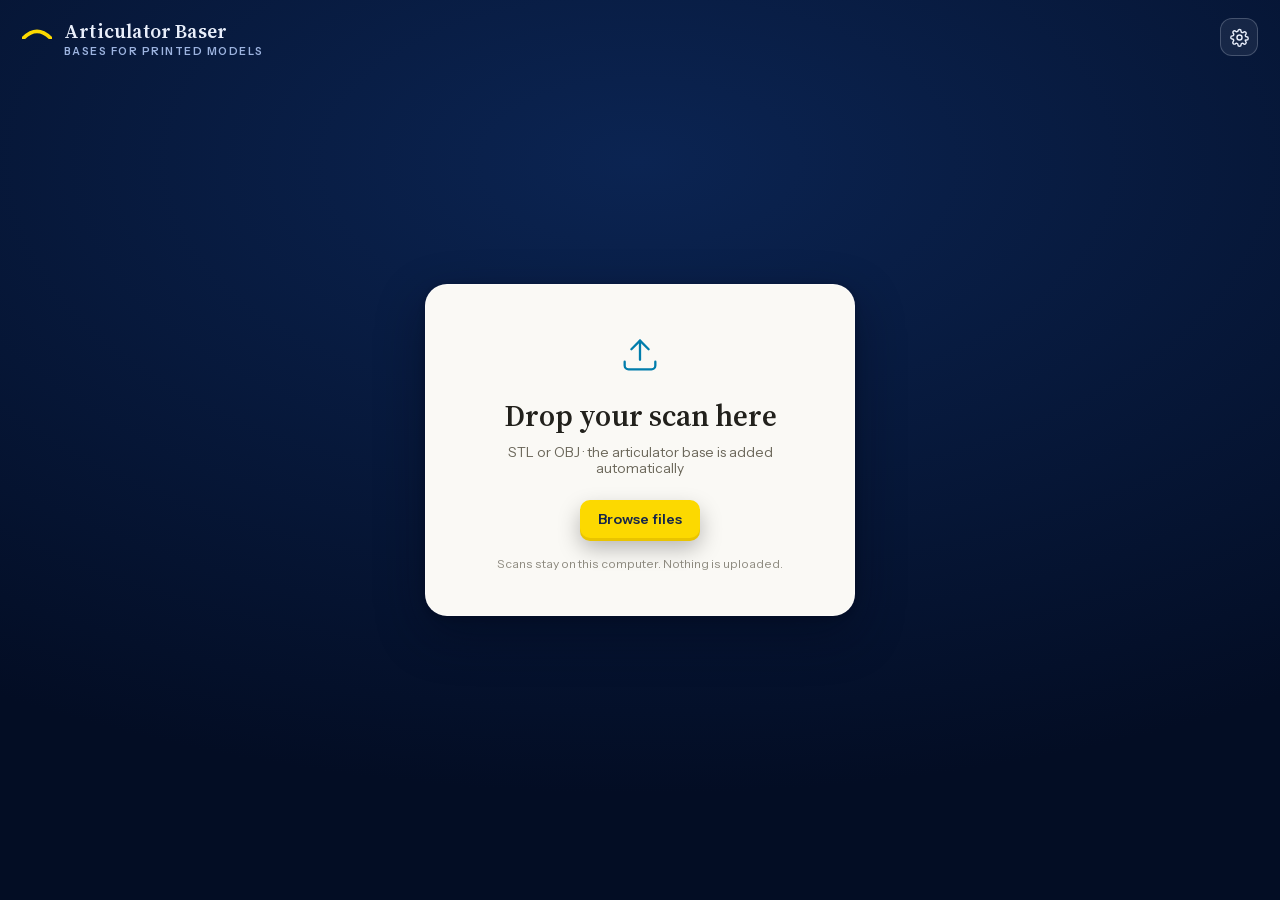
==== baser/index.html @ aff33952 "Move the base tool to /baser and rename it Articulator Baser The old /medstar address keeps a page t" ====
<!DOCTYPE html>
<html lang="en">

<head>
    <meta charset="UTF-8">
    <meta name="viewport" content="width=device-width, initial-scale=1.0">
    <title>Articulator Baser</title>
    <meta name="description"
        content="Drop a dental scan, get a print-ready articulator base. Everything runs on your own computer.">
    <link rel="icon" href="./public/icons/app-icon.svg">
    <!-- Installing the page as an app: Chrome and Edge read these to give
         it a name, an icon and its own window with no address bar. -->
    <link rel="manifest" href="./manifest.webmanifest">
    <meta name="theme-color" content="#002664">
    <link rel="apple-touch-icon" href="./public/icons/apple-touch-icon.png">
    <meta name="application-name" content="Articulator Baser">
    <!-- Fonts ship with the app. Nothing here reaches out to a server, so
         a scan, a patient name and even the fact that someone opened the
         page all stay on the machine it runs on. -->
    <link rel="stylesheet" href="./src/styles/fonts.css">
    <link rel="stylesheet" href="./src/styles/main.css">
</head>

<body>
    <!-- 3D viewport (transparent canvas over the CSS deep-blue backdrop) -->
    <canvas id="canvas" aria-label="3D viewport"></canvas>

    <!-- Top chrome -->
    <header id="topbar">
        <div class="brand">
            <svg class="brand-arc" viewBox="0 0 40 14" aria-hidden="true">
                <path d="M2 12 Q20 -6 38 12" fill="none" stroke="currentColor" stroke-width="5"
                    stroke-linecap="round" />
            </svg>
            <div class="brand-text">
                <span class="brand-name">Articulator Baser</span>
                <span class="brand-sub">bases for printed models</span>
            </div>
        </div>
        <div class="topbar-actions">
            <button id="btn-settings" class="icon-btn" type="button" aria-label="Settings" title="Settings">
                <svg viewBox="0 0 24 24" fill="none" stroke="currentColor" stroke-width="1.8"
                    stroke-linecap="round" stroke-linejoin="round" aria-hidden="true">
                    <circle cx="12" cy="12" r="3.2" />
                    <path
                        d="M19.4 15a1.7 1.7 0 0 0 .34 1.87l.06.06a2 2 0 1 1-2.83 2.83l-.06-.06a1.7 1.7 0 0 0-1.87-.34 1.7 1.7 0 0 0-1.03 1.56V21a2 2 0 1 1-4 0v-.09a1.7 1.7 0 0 0-1.11-1.56 1.7 1.7 0 0 0-1.87.34l-.06.06a2 2 0 1 1-2.83-2.83l.06-.06a1.7 1.7 0 0 0 .34-1.87 1.7 1.7 0 0 0-1.56-1.03H3a2 2 0 1 1 0-4h.09a1.7 1.7 0 0 0 1.56-1.11 1.7 1.7 0 0 0-.34-1.87l-.06-.06a2 2 0 1 1 2.83-2.83l.06.06a1.7 1.7 0 0 0 1.87.34h.08A1.7 1.7 0 0 0 10 4.09V4a2 2 0 1 1 4 0v.09a1.7 1.7 0 0 0 1.03 1.56h.08a1.7 1.7 0 0 0 1.87-.34l.06-.06a2 2 0 1 1 2.83 2.83l-.06.06a1.7 1.7 0 0 0-.34 1.87v.08a1.7 1.7 0 0 0 1.56 1.03H21a2 2 0 1 1 0 4h-.09a1.7 1.7 0 0 0-1.51.88z" />
                </svg>
            </button>
        </div>
    </header>

    <!-- View cube (Blender-style camera presets) -->
    <div id="view-cube-container" aria-label="Preset camera views">
        <canvas id="view-cube-canvas"
            aria-label="View cube: choose front, back, left, right, top, or bottom"></canvas>
    </div>

    <!-- Drop screen -->
    <main id="drop-screen">
        <div class="drop-card" id="drop-card">
            <svg class="drop-glyph" viewBox="0 0 48 48" fill="none" stroke="currentColor" stroke-width="2.4"
                stroke-linecap="round" stroke-linejoin="round" aria-hidden="true">
                <path d="M24 30V10" />
                <path d="m15 19 9-9 9 9" />
                <path d="M8 32v4a4 4 0 0 0 4 4h24a4 4 0 0 0 4-4v-4" />
            </svg>
            <h1 class="drop-title">Drop your scan here</h1>
            <p class="drop-sub">STL or OBJ &middot; the articulator base is added automatically</p>
            <button id="btn-browse" class="btn btn-primary" type="button">Browse files</button>
            <p class="drop-privacy">Scans stay on this computer. Nothing is uploaded.</p>
        </div>
    </main>

    <!-- Contextual inspector (appears when the model or base is selected) -->
    <aside id="inspector" class="panel" hidden>
        <div class="panel-head">
            <h2 id="inspector-title">Base plate</h2>
            <button id="btn-inspector-close" class="icon-btn icon-btn-sm" type="button" aria-label="Close">
                <svg viewBox="0 0 24 24" fill="none" stroke="currentColor" stroke-width="2" stroke-linecap="round"
                    aria-hidden="true">
                    <path d="m6 6 12 12M18 6 6 18" />
                </svg>
            </button>
        </div>

        <div id="inspector-base" class="inspector-section">
            <div class="field-row">
                <label for="base-width">Width</label>
                <input type="range" id="base-width" min="20" max="120" step="0.5">
                <input type="number" id="base-width-val" step="0.5"><span class="unit">mm</span>
            </div>
            <div class="field-row">
                <label for="base-depth">Depth</label>
                <input type="range" id="base-depth" min="10" max="80" step="0.5">
                <input type="number" id="base-depth-val" step="0.5"><span class="unit">mm</span>
            </div>
            <div class="field-row">
                <label for="base-height">Height</label>
                <input type="range" id="base-height" min="2" max="30" step="0.5">
                <input type="number" id="base-height-val" step="0.5"><span class="unit">mm</span>
            </div>
            <div class="field-row">
                <label for="base-wall">Wall</label>
                <input type="range" id="base-wall" min="1" max="5" step="0.1">
                <input type="number" id="base-wall-val" step="0.1"><span class="unit">mm</span>
            </div>
            <label class="check-row" for="base-hollow">
                <input type="checkbox" id="base-hollow">
                <span>Hollow (saves resin)</span>
            </label>
            <h3 class="panel-section-title">Engraving</h3>
            <div class="field-row field-row-text">
                <label for="base-text-1">Line 1</label>
                <input type="text" id="base-text-1" maxlength="22" placeholder="e.g. SMITH, J." autocomplete="off">
            </div>
            <div class="field-row field-row-text">
                <label for="base-text-2">Line 2</label>
                <input type="text" id="base-text-2" maxlength="22" placeholder="e.g. UPPER 03/26" autocomplete="off">
            </div>
            <p class="panel-hint" id="engraving-hint"></p>
            <button id="btn-fit-base" class="btn btn-ghost btn-block" type="button">Center under model</button>
            <p class="panel-hint">Drag the arrows to slide the plate. Sizes stay true to the millimeter. Walls
                never stretch.</p>
        </div>

        <div id="inspector-model" class="inspector-section">
            <div class="field-row">
                <label for="model-rot-x">Pitch</label>
                <input type="range" id="model-rot-x" min="-180" max="180" step="1">
                <input type="number" id="model-rot-x-val" step="1"><span class="unit">&deg;</span>
            </div>
            <div class="field-row">
                <label for="model-rot-y">Turn</label>
                <input type="range" id="model-rot-y" min="-180" max="180" step="1">
                <input type="number" id="model-rot-y-val" step="1"><span class="unit">&deg;</span>
            </div>
            <div class="field-row">
                <label for="model-rot-z">Roll</label>
                <input type="range" id="model-rot-z" min="-180" max="180" step="1">
                <input type="number" id="model-rot-z-val" step="1"><span class="unit">&deg;</span>
            </div>
            <button id="btn-recenter" class="btn btn-ghost btn-block" type="button">Re-center on plate</button>
            <p class="panel-hint">Drag the arrows to move. Press <kbd>R</kbd> to rotate, <kbd>G</kbd> to move,
                <kbd>Esc</kbd> to deselect.</p>
        </div>
    </aside>

    <!-- Settings -->
    <aside id="settings-panel" class="panel" hidden>
        <div class="panel-head">
            <h2>Settings</h2>
            <button id="btn-settings-close" class="icon-btn icon-btn-sm" type="button" aria-label="Close settings">
                <svg viewBox="0 0 24 24" fill="none" stroke="currentColor" stroke-width="2" stroke-linecap="round"
                    aria-hidden="true">
                    <path d="m6 6 12 12M18 6 6 18" />
                </svg>
            </button>
        </div>
        <h3 class="panel-section-title">Base plate defaults</h3>
        <div class="field-row">
            <label for="setting-width">Width</label>
            <input type="range" id="setting-width" min="20" max="120" step="0.5">
            <input type="number" id="setting-width-val" step="0.5"><span class="unit">mm</span>
        </div>
        <div class="field-row">
            <label for="setting-depth">Depth</label>
            <input type="range" id="setting-depth" min="10" max="80" step="0.5">
            <input type="number" id="setting-depth-val" step="0.5"><span class="unit">mm</span>
        </div>
        <div class="field-row">
            <label for="setting-height">Height</label>
            <input type="range" id="setting-height" min="2" max="30" step="0.5">
            <input type="number" id="setting-height-val" step="0.5"><span class="unit">mm</span>
        </div>
        <div class="field-row">
            <label for="setting-wall">Wall</label>
            <input type="range" id="setting-wall" min="1" max="5" step="0.1">
            <input type="number" id="setting-wall-val" step="0.1"><span class="unit">mm</span>
        </div>
        <div class="field-row field-row-wide">
            <label for="setting-infill">Pattern</label>
            <select id="setting-infill"></select>
        </div>
        <div class="field-row">
            <label for="setting-clampband">Clamp</label>
            <input type="range" id="setting-clampband" min="0" max="25" step="0.5">
            <input type="number" id="setting-clampband-val" step="0.5"><span class="unit">mm</span>
        </div>
        <p class="panel-hint" id="infill-hint"></p>
        <label class="check-row" for="setting-hollow">
            <input type="checkbox" id="setting-hollow">
            <span>Hollow base (saves resin)</span>
        </label>
        <label class="check-row" for="setting-autogrow">
            <input type="checkbox" id="setting-autogrow">
            <span>Grow to fit oversized scans</span>
        </label>
        <label class="check-row" for="setting-greeter">
            <input type="checkbox" id="setting-greeter">
            <span>Show Max in the corner</span>
        </label>
        <button id="btn-settings-reset" class="btn btn-ghost btn-block" type="button">Restore factory
            defaults</button>
        <p class="panel-hint">Saved on this device and applied to every scan you drop in. The defaults are sized so
            the printed base seats in the clinic&rsquo;s articulator clamps.</p>
        <div class="panel-footer">
            <span class="panel-footer-line"><kbd>G</kbd> move &middot; <kbd>R</kbd> rotate &middot; <kbd>T</kbd> top
                view &middot; <kbd>Ctrl&nbsp;Z</kbd> undo</span>
        </div>
    </aside>

    <!-- Action bar -->
    <footer id="action-bar" hidden>
        <div class="file-info">
            <span id="file-name" class="file-name">&nbsp;</span>
            <span id="dims-readout" class="dims-readout">&nbsp;</span>
        </div>
        <div class="action-buttons">
            <button id="btn-reset" class="btn btn-ghost" type="button">Reset</button>
            <button id="btn-top-view" class="btn btn-ghost" type="button">Top view</button>
            <button id="btn-export" class="btn btn-primary" type="button">
                <span class="btn-label">Export STL</span>
            </button>
        </div>
    </footer>

    <!-- Toast -->
    <div id="toast" role="status" aria-live="polite" hidden></div>

    <!-- Processing overlay -->
    <div id="processing-overlay" hidden>
        <div class="processing-card">
            <div class="processing-ring" aria-hidden="true"></div>
            <p id="processing-status">Working&hellip;</p>
        </div>
    </div>

    <!-- Corner greeter. Hidden until the first export finishes. -->
    <div id="character" hidden>
        <div class="character-bubble" role="dialog" aria-label="A note from Max" hidden>
            <button class="bubble-close" type="button" aria-label="Close note">
                <svg viewBox="0 0 24 24" fill="none" stroke="currentColor" stroke-width="2" stroke-linecap="round"
                    aria-hidden="true">
                    <path d="m6 6 12 12M18 6 6 18" />
                </svg>
            </button>
            <p class="bubble-title">Thank you, MedStar Oral Surgery!</p>
            <p class="bubble-body">Thank you for such a welcoming externship. I had a great time meeting all of
                you, and I learned a lot from watching you work. This little tool is my way of saying thanks.
                If you ever need a new tool for a task, or a hand with a research project, just let me know!
                I&rsquo;d love to help.</p>
            <p class="bubble-signoff">Max</p>
            <button class="bubble-phone" id="btn-contact" type="button">Contact</button>
            <div class="contact-card" id="contact-card" hidden>
                <a href="mailto:maxwellhmendelson@gmail.com">maxwellhmendelson@gmail.com</a>
                <a href="tel:4437215017">(443) 721-5017</a>
            </div>
        </div>
        <button class="character-figure" type="button" aria-label="A note from Max" title="A note from Max">
            <img src="./public/character.png" alt="Max, waving in scrubs">
        </button>
    </div>

    <input type="file" id="file-input" accept=".stl,.obj" hidden>

    <script type="importmap">
    {
        "imports": {
            "three": "./vendor/three/three.module.js",
            "three/addons/": "./vendor/three/addons/",
            "three-bvh-csg": "./vendor/three-bvh-csg/index.module.js",
            "three-mesh-bvh": "./vendor/three-mesh-bvh/index.module.js"
        }
    }
    </script>
    <script type="module" src="./src/main.js"></script>
</body>

</html>
---- baser/src/styles/fonts.css ----
/* Fonts served from this app, not from Google. The clinic's browser
   never has to reach the network, so nothing about who opened the
   page leaves the building, and the app works with no connection.
   Source Serif 4 and Instrument Sans are both under the Open Font
   License, which allows this. */

/* latin-ext */
@font-face {
  font-family: 'Instrument Sans';
  font-style: normal;
  font-weight: 400;
  font-stretch: 100%;
  font-display: swap;
  src: url(../../public/fonts/InstrumentSans-400-latin-ext.woff2) format('woff2');
  unicode-range: U+0100-02BA, U+02BD-02C5, U+02C7-02CC, U+02CE-02D7, U+02DD-02FF, U+0304, U+0308, U+0329, U+1D00-1DBF, U+1E00-1E9F, U+1EF2-1EFF, U+2020, U+20A0-20AB, U+20AD-20C0, U+2113, U+2C60-2C7F, U+A720-A7FF;
}

/* latin */
@font-face {
  font-family: 'Instrument Sans';
  font-style: normal;
  font-weight: 400;
  font-stretch: 100%;
  font-display: swap;
  src: url(../../public/fonts/InstrumentSans-400-latin.woff2) format('woff2');
  unicode-range: U+0000-00FF, U+0131, U+0152-0153, U+02BB-02BC, U+02C6, U+02DA, U+02DC, U+0304, U+0308, U+0329, U+2000-206F, U+20AC, U+2122, U+2191, U+2193, U+2212, U+2215, U+FEFF, U+FFFD;
}

/* latin-ext */
@font-face {
  font-family: 'Instrument Sans';
  font-style: normal;
  font-weight: 500;
  font-stretch: 100%;
  font-display: swap;
  src: url(../../public/fonts/InstrumentSans-400-latin-ext.woff2) format('woff2');
  unicode-range: U+0100-02BA, U+02BD-02C5, U+02C7-02CC, U+02CE-02D7, U+02DD-02FF, U+0304, U+0308, U+0329, U+1D00-1DBF, U+1E00-1E9F, U+1EF2-1EFF, U+2020, U+20A0-20AB, U+20AD-20C0, U+2113, U+2C60-2C7F, U+A720-A7FF;
}

/* latin */
@font-face {
  font-family: 'Instrument Sans';
  font-style: normal;
  font-weight: 500;
  font-stretch: 100%;
  font-display: swap;
  src: url(../../public/fonts/InstrumentSans-400-latin.woff2) format('woff2');
  unicode-range: U+0000-00FF, U+0131, U+0152-0153, U+02BB-02BC, U+02C6, U+02DA, U+02DC, U+0304, U+0308, U+0329, U+2000-206F, U+20AC, U+2122, U+2191, U+2193, U+2212, U+2215, U+FEFF, U+FFFD;
}

/* latin-ext */
@font-face {
  font-family: 'Instrument Sans';
  font-style: normal;
  font-weight: 600;
  font-stretch: 100%;
  font-display: swap;
  src: url(../../public/fonts/InstrumentSans-400-latin-ext.woff2) format('woff2');
  unicode-range: U+0100-02BA, U+02BD-02C5, U+02C7-02CC, U+02CE-02D7, U+02DD-02FF, U+0304, U+0308, U+0329, U+1D00-1DBF, U+1E00-1E9F, U+1EF2-1EFF, U+2020, U+20A0-20AB, U+20AD-20C0, U+2113, U+2C60-2C7F, U+A720-A7FF;
}

/* latin */
@font-face {
  font-family: 'Instrument Sans';
  font-style: normal;
  font-weight: 600;
  font-stretch: 100%;
  font-display: swap;
  src: url(../../public/fonts/InstrumentSans-400-latin.woff2) format('woff2');
  unicode-range: U+0000-00FF, U+0131, U+0152-0153, U+02BB-02BC, U+02C6, U+02DA, U+02DC, U+0304, U+0308, U+0329, U+2000-206F, U+20AC, U+2122, U+2191, U+2193, U+2212, U+2215, U+FEFF, U+FFFD;
}

/* latin-ext */
@font-face {
  font-family: 'Instrument Sans';
  font-style: normal;
  font-weight: 700;
  font-stretch: 100%;
  font-display: swap;
  src: url(../../public/fonts/InstrumentSans-400-latin-ext.woff2) format('woff2');
  unicode-range: U+0100-02BA, U+02BD-02C5, U+02C7-02CC, U+02CE-02D7, U+02DD-02FF, U+0304, U+0308, U+0329, U+1D00-1DBF, U+1E00-1E9F, U+1EF2-1EFF, U+2020, U+20A0-20AB, U+20AD-20C0, U+2113, U+2C60-2C7F, U+A720-A7FF;
}

/* latin */
@font-face {
  font-family: 'Instrument Sans';
  font-style: normal;
  font-weight: 700;
  font-stretch: 100%;
  font-display: swap;
  src: url(../../public/fonts/InstrumentSans-400-latin.woff2) format('woff2');
  unicode-range: U+0000-00FF, U+0131, U+0152-0153, U+02BB-02BC, U+02C6, U+02DA, U+02DC, U+0304, U+0308, U+0329, U+2000-206F, U+20AC, U+2122, U+2191, U+2193, U+2212, U+2215, U+FEFF, U+FFFD;
}

/* latin-ext */
@font-face {
  font-family: 'Source Serif 4';
  font-style: normal;
  font-weight: 500;
  font-display: swap;
  src: url(../../public/fonts/SourceSerif4-500-latin-ext.woff2) format('woff2');
  unicode-range: U+0100-02BA, U+02BD-02C5, U+02C7-02CC, U+02CE-02D7, U+02DD-02FF, U+0304, U+0308, U+0329, U+1D00-1DBF, U+1E00-1E9F, U+1EF2-1EFF, U+2020, U+20A0-20AB, U+20AD-20C0, U+2113, U+2C60-2C7F, U+A720-A7FF;
}

/* latin */
@font-face {
  font-family: 'Source Serif 4';
  font-style: normal;
  font-weight: 500;
  font-display: swap;
  src: url(../../public/fonts/SourceSerif4-500-latin.woff2) format('woff2');
  unicode-range: U+0000-00FF, U+0131, U+0152-0153, U+02BB-02BC, U+02C6, U+02DA, U+02DC, U+0304, U+0308, U+0329, U+2000-206F, U+20AC, U+2122, U+2191, U+2193, U+2212, U+2215, U+FEFF, U+FFFD;
}

/* latin-ext */
@font-face {
  font-family: 'Source Serif 4';
  font-style: normal;
  font-weight: 600;
  font-display: swap;
  src: url(../../public/fonts/SourceSerif4-500-latin-ext.woff2) format('woff2');
  unicode-range: U+0100-02BA, U+02BD-02C5, U+02C7-02CC, U+02CE-02D7, U+02DD-02FF, U+0304, U+0308, U+0329, U+1D00-1DBF, U+1E00-1E9F, U+1EF2-1EFF, U+2020, U+20A0-20AB, U+20AD-20C0, U+2113, U+2C60-2C7F, U+A720-A7FF;
}

/* latin */
@font-face {
  font-family: 'Source Serif 4';
  font-style: normal;
  font-weight: 600;
  font-display: swap;
  src: url(../../public/fonts/SourceSerif4-500-latin.woff2) format('woff2');
  unicode-range: U+0000-00FF, U+0131, U+0152-0153, U+02BB-02BC, U+02C6, U+02DA, U+02DC, U+0304, U+0308, U+0329, U+2000-206F, U+20AC, U+2122, U+2191, U+2193, U+2212, U+2215, U+FEFF, U+FFFD;
}
---- baser/src/styles/main.css ----
/* ============================================================
   Articulator Baser — visual system
   Calm clinical tool: deep navy viewport, warm paper
   panels, one loud yellow action. No glass, no noise.
   ============================================================ */

:root {
    /* Brand */
    --navy: #002664;
    --blue: #007DAC;
    --yellow: #FCD900;
    --yellow-deep: #E9C400;

    /* Viewport backdrop */
    --void-1: #0B2452;
    --void-2: #030D24;

    /* Paper surfaces (Claude-app warmth) */
    --paper: #FAF9F5;
    --paper-2: #F1EEE5;
    --ink: #22211C;
    --ink-soft: #6B675A;
    --line: rgba(34, 33, 28, 0.13);

    --on-navy: #E9EFFB;
    --on-navy-soft: #9DB4E0;

    --radius-sm: 8px;
    --radius-md: 12px;
    --radius-lg: 18px;

    --shadow-panel: 0 18px 48px rgba(1, 8, 26, 0.45), 0 2px 8px rgba(1, 8, 26, 0.3);
    --shadow-bar: 0 14px 36px rgba(1, 8, 26, 0.5);

    --font-ui: "Instrument Sans", "Avenir Next", "Segoe UI", sans-serif;
    --font-display: "Source Serif 4", Georgia, serif;

    --ease-spring: cubic-bezier(0.34, 1.56, 0.64, 1);
}

* {
    margin: 0;
    padding: 0;
    box-sizing: border-box;
}

html,
body {
    height: 100%;
    overflow: hidden;
}

body {
    font-family: var(--font-ui);
    color: var(--ink);
    background:
        radial-gradient(120% 90% at 50% 18%, var(--void-1) 0%, var(--void-2) 78%);
    -webkit-font-smoothing: antialiased;
}

#canvas {
    position: fixed;
    inset: 0;
    width: 100%;
    height: 100%;
    display: block;
}

button {
    font-family: inherit;
}

[hidden] {
    display: none !important;
}

/* ---------------- Top bar ---------------- */

#topbar {
    position: fixed;
    top: 0;
    left: 0;
    right: 0;
    display: flex;
    align-items: flex-start;
    justify-content: space-between;
    padding: 18px 22px;
    pointer-events: none;
    z-index: 30;
}

.brand {
    display: flex;
    align-items: center;
    gap: 12px;
    pointer-events: auto;
    user-select: none;
}

.brand-arc {
    width: 30px;
    color: var(--yellow);
    flex-shrink: 0;
    margin-top: -8px;
}

.brand-text {
    display: flex;
    flex-direction: column;
    gap: 1px;
}

.brand-name {
    font-family: var(--font-display);
    font-weight: 600;
    font-size: 1.2rem;
    color: var(--on-navy);
    letter-spacing: 0.01em;
}

.brand-sub {
    font-size: 0.66rem;
    font-weight: 600;
    letter-spacing: 0.14em;
    text-transform: uppercase;
    color: var(--on-navy-soft);
}

.topbar-actions {
    display: flex;
    gap: 8px;
    pointer-events: auto;
}

/* ---------------- Buttons ---------------- */

.icon-btn {
    width: 38px;
    height: 38px;
    display: grid;
    place-items: center;
    border-radius: var(--radius-md);
    border: 1px solid rgba(233, 239, 251, 0.22);
    background: rgba(233, 239, 251, 0.07);
    color: var(--on-navy);
    cursor: pointer;
    transition: background 150ms ease, transform 150ms ease;
}

.icon-btn svg {
    width: 19px;
    height: 19px;
}

.icon-btn:hover {
    background: rgba(233, 239, 251, 0.16);
    transform: translateY(-1px);
}

.icon-btn-sm {
    width: 28px;
    height: 28px;
    border: none;
    background: transparent;
    color: var(--ink-soft);
    border-radius: var(--radius-sm);
}

.icon-btn-sm:hover {
    background: var(--paper-2);
    transform: none;
}

.icon-btn-sm svg {
    width: 15px;
    height: 15px;
}

.btn {
    border: none;
    border-radius: 10px;
    padding: 10px 18px;
    font-size: 0.88rem;
    font-weight: 600;
    letter-spacing: 0.01em;
    white-space: nowrap;
    cursor: pointer;
    transition: transform 140ms ease, box-shadow 140ms ease,
        background 140ms ease, filter 140ms ease;
}

.btn:active {
    transform: translateY(1px);
}

.btn-primary {
    background: var(--yellow);
    color: #16264A;
    box-shadow: 0 3px 0 var(--yellow-deep), 0 10px 22px rgba(0, 0, 0, 0.28);
}

.btn-primary:hover {
    filter: brightness(1.05);
    transform: translateY(-1px);
    box-shadow: 0 4px 0 var(--yellow-deep), 0 14px 26px rgba(0, 0, 0, 0.32);
}

.btn-primary:active {
    transform: translateY(2px);
    box-shadow: 0 1px 0 var(--yellow-deep), 0 6px 14px rgba(0, 0, 0, 0.25);
}

.btn-primary:disabled {
    filter: saturate(0.45) brightness(0.92);
    cursor: default;
    transform: none;
}

.btn-ghost {
    background: transparent;
    color: var(--ink);
    border: 1px solid var(--line);
}

.btn-ghost:hover {
    background: var(--paper-2);
}

.btn-block {
    width: 100%;
    margin-top: 12px;
}

button:focus-visible,
input:focus-visible,
a:focus-visible {
    outline: 2px solid var(--blue);
    outline-offset: 2px;
}

#topbar button:focus-visible {
    outline-color: var(--yellow);
}

/* ---------------- View cube ---------------- */

#view-cube-container {
    position: fixed;
    top: 74px;
    right: 22px;
    width: 92px;
    height: 92px;
    z-index: 20;
    opacity: 0;
    pointer-events: none;
    transition: opacity 500ms ease 200ms;
}

body.has-model #view-cube-container {
    opacity: 0.92;
    pointer-events: auto;
}

#view-cube-canvas {
    width: 100%;
    height: 100%;
    display: block;
}

/* ---------------- Drop screen ---------------- */

#drop-screen {
    position: fixed;
    inset: 0;
    display: grid;
    place-items: center;
    z-index: 25;
    pointer-events: none;
}

.drop-card {
    pointer-events: auto;
    background: var(--paper);
    border: 1px solid rgba(255, 255, 255, 0.35);
    border-radius: 22px;
    box-shadow: var(--shadow-panel);
    padding: 46px 60px 44px;
    text-align: center;
    max-width: 430px;
    animation: card-in 520ms var(--ease-spring) both;
}

@keyframes card-in {
    from {
        opacity: 0;
        transform: translateY(14px) scale(0.97);
    }

    to {
        opacity: 1;
        transform: none;
    }
}

.drop-card.leaving {
    animation: none;
    opacity: 0;
    transform: translateY(-10px) scale(0.97);
    transition: opacity 300ms ease, transform 300ms ease;
    pointer-events: none;
}

.drop-glyph {
    width: 46px;
    height: 46px;
    color: var(--blue);
    margin-bottom: 14px;
}

.drop-title {
    font-family: var(--font-display);
    font-weight: 600;
    font-size: 1.85rem;
    color: var(--ink);
    margin-bottom: 8px;
}

.drop-sub {
    font-size: 0.86rem;
    color: var(--ink-soft);
    margin-bottom: 24px;
}

/* Quiet enough to stay out of the way, present enough to be read once. */
.drop-privacy {
    margin: 18px 0 0;
    font-size: 0.76rem;
    color: var(--ink-soft);
    opacity: 0.75;
}

/* Full-window drag ring */
body.drag-active::after {
    content: "";
    position: fixed;
    inset: 14px;
    border: 2px dashed var(--yellow);
    border-radius: 18px;
    pointer-events: none;
    z-index: 90;
    animation: ring-pulse 1.2s ease-in-out infinite;
}

body.drag-active .drop-card {
    transform: scale(1.02);
}

@keyframes ring-pulse {

    0%,
    100% {
        opacity: 0.55;
    }

    50% {
        opacity: 1;
    }
}

/* ---------------- Panels ---------------- */

.panel {
    position: fixed;
    right: 22px;
    width: 306px;
    background: var(--paper);
    border-radius: var(--radius-lg);
    border: 1px solid rgba(255, 255, 255, 0.3);
    box-shadow: var(--shadow-panel);
    padding: 16px 18px 18px;
    z-index: 40;
    animation: panel-in 260ms var(--ease-spring) both;
}

@keyframes panel-in {
    from {
        opacity: 0;
        transform: translateX(14px);
    }

    to {
        opacity: 1;
        transform: none;
    }
}

#settings-panel {
    top: 74px;
    max-height: calc(100vh - 120px);
    overflow-y: auto;
}

#inspector {
    bottom: 96px;
}

.panel-head {
    display: flex;
    align-items: center;
    justify-content: space-between;
    margin-bottom: 12px;
}

.panel-head h2 {
    font-family: var(--font-display);
    font-weight: 600;
    font-size: 1.08rem;
    color: var(--ink);
}

.panel-section-title {
    font-size: 0.68rem;
    font-weight: 700;
    letter-spacing: 0.12em;
    text-transform: uppercase;
    color: var(--ink-soft);
    margin: 4px 0 10px;
}

.panel-hint {
    font-size: 0.76rem;
    line-height: 1.45;
    color: var(--ink-soft);
    margin-top: 12px;
}

.panel-footer {
    border-top: 1px solid var(--line);
    margin-top: 14px;
    padding-top: 12px;
}

.panel-footer-line {
    font-size: 0.74rem;
    color: var(--ink-soft);
}

kbd {
    display: inline-block;
    background: var(--paper-2);
    border: 1px solid var(--line);
    border-bottom-width: 2px;
    border-radius: 5px;
    padding: 0 5px;
    font-family: var(--font-ui);
    font-size: 0.7rem;
    font-weight: 600;
    color: var(--ink);
}

/* ---------------- Fields ---------------- */

.field-row {
    display: grid;
    grid-template-columns: 46px 1fr 58px 24px;
    align-items: center;
    gap: 8px;
    margin-bottom: 9px;
}

.field-row label {
    font-size: 0.78rem;
    font-weight: 600;
    color: var(--ink-soft);
}

.field-row .unit {
    font-size: 0.72rem;
    color: var(--ink-soft);
}

input[type="range"] {
    appearance: none;
    -webkit-appearance: none;
    height: 4px;
    border-radius: 2px;
    background: linear-gradient(to right, var(--blue) var(--fill, 50%), var(--paper-2) var(--fill, 50%));
    cursor: pointer;
}

input[type="range"]::-webkit-slider-thumb {
    appearance: none;
    -webkit-appearance: none;
    width: 15px;
    height: 15px;
    border-radius: 50%;
    background: #fff;
    border: 2px solid var(--blue);
    box-shadow: 0 1px 3px rgba(0, 0, 0, 0.25);
    cursor: grab;
}

input[type="range"]::-moz-range-thumb {
    width: 13px;
    height: 13px;
    border-radius: 50%;
    background: #fff;
    border: 2px solid var(--blue);
    cursor: grab;
}

input[type="number"] {
    width: 100%;
    border: 1px solid var(--line);
    border-radius: var(--radius-sm);
    background: #fff;
    padding: 5px 7px;
    font-family: var(--font-ui);
    font-size: 0.8rem;
    font-weight: 500;
    color: var(--ink);
    text-align: right;
    font-variant-numeric: tabular-nums;
}

.field-row-wide {
    grid-template-columns: 46px 1fr;
}

.field-row-text {
    grid-template-columns: 46px 1fr;
}

.field-row-text input[type="text"] {
    width: 100%;
    border: 1px solid var(--line);
    border-radius: var(--radius-sm);
    background: #fff;
    padding: 6px 8px;
    font-family: var(--font-ui);
    font-size: 0.82rem;
    font-weight: 500;
    color: var(--ink);
    text-transform: uppercase;
}

.field-row-text input::placeholder {
    text-transform: none;
    color: color-mix(in srgb, var(--ink-soft) 70%, transparent);
}

select {
    width: 100%;
    border: 1px solid var(--line);
    border-radius: var(--radius-sm);
    background: #fff;
    padding: 6px 8px;
    font-family: var(--font-ui);
    font-size: 0.82rem;
    font-weight: 500;
    color: var(--ink);
    cursor: pointer;
}

.check-row {
    display: flex;
    align-items: center;
    gap: 9px;
    font-size: 0.84rem;
    color: var(--ink);
    margin: 10px 0 2px;
    cursor: pointer;
    user-select: none;
}

.check-row input {
    width: 16px;
    height: 16px;
    accent-color: var(--blue);
    cursor: pointer;
}

/* ---------------- Action bar ---------------- */

#action-bar {
    position: fixed;
    bottom: 18px;
    left: 50%;
    transform: translateX(-50%);
    display: flex;
    align-items: center;
    gap: 16px;
    background: var(--paper);
    border: 1px solid rgba(255, 255, 255, 0.3);
    border-radius: 14px;
    box-shadow: var(--shadow-bar);
    padding: 9px 10px 9px 18px;
    z-index: 35;
    max-width: calc(100vw - 260px);
    animation: bar-in 420ms var(--ease-spring) both;
}

@keyframes bar-in {
    from {
        opacity: 0;
        transform: translate(-50%, 16px);
    }

    to {
        opacity: 1;
        transform: translate(-50%, 0);
    }
}

.file-info {
    display: flex;
    flex-direction: column;
    gap: 2px;
    min-width: 130px;
    max-width: 240px;
}

.file-name {
    font-size: 0.84rem;
    font-weight: 600;
    color: var(--ink);
    white-space: nowrap;
    overflow: hidden;
    text-overflow: ellipsis;
}

.dims-readout {
    font-size: 0.74rem;
    color: var(--ink-soft);
    font-variant-numeric: tabular-nums;
    white-space: nowrap;
}

.action-buttons {
    display: flex;
    gap: 8px;
}

/* ---------------- Toast ---------------- */

#toast {
    position: fixed;
    bottom: 96px;
    left: 50%;
    transform: translateX(-50%);
    background: var(--paper);
    color: var(--ink);
    font-size: 0.84rem;
    font-weight: 500;
    border-radius: var(--radius-md);
    border: 1px solid rgba(255, 255, 255, 0.3);
    box-shadow: var(--shadow-bar);
    padding: 10px 18px;
    z-index: 60;
    animation: toast-in 300ms var(--ease-spring) both;
    max-width: min(480px, 90vw);
    text-align: center;
}

@keyframes toast-in {
    from {
        opacity: 0;
        transform: translate(-50%, 10px);
    }

    to {
        opacity: 1;
        transform: translate(-50%, 0);
    }
}

/* ---------------- Processing overlay ---------------- */

#processing-overlay {
    position: fixed;
    inset: 0;
    background: rgba(3, 13, 36, 0.62);
    display: grid;
    place-items: center;
    z-index: 80;
}

.processing-card {
    background: var(--paper);
    border-radius: var(--radius-lg);
    box-shadow: var(--shadow-panel);
    padding: 30px 42px;
    display: flex;
    flex-direction: column;
    align-items: center;
    gap: 16px;
}

.processing-ring {
    width: 36px;
    height: 36px;
    border-radius: 50%;
    border: 3px solid rgba(0, 125, 172, 0.22);
    border-top-color: var(--blue);
    animation: spin 0.9s linear infinite;
}

@keyframes spin {
    to {
        transform: rotate(360deg);
    }
}

#processing-status {
    font-size: 0.9rem;
    font-weight: 500;
    color: var(--ink);
}

/* ---------------- Corner greeter ---------------- */

#character {
    position: fixed;
    left: 30px;
    bottom: 0;
    z-index: 34;
}

/* While the note is open the bubble must beat the action bar. */
#character.open {
    z-index: 70;
}

#character.arrive {
    animation: character-arrive 650ms var(--ease-spring) both;
}

@keyframes character-arrive {
    from {
        transform: translateY(120px);
        opacity: 0;
    }

    to {
        transform: none;
        opacity: 1;
    }
}

.character-figure {
    display: block;
    width: 104px;
    height: 170px;
    border: none;
    background: transparent;
    cursor: pointer;
    transform: translateY(64%) rotate(7deg);
    transition: transform 420ms var(--ease-spring);
    transform-origin: bottom center;
    padding: 0;
}

.character-figure img {
    width: 100%;
    height: 100%;
    object-fit: contain;
    object-position: bottom;
    animation: bob 4.2s ease-in-out infinite;
    filter: drop-shadow(0 8px 18px rgba(0, 0, 0, 0.5));
    pointer-events: none;
    user-select: none;
    -webkit-user-drag: none;
}

.character-figure:hover {
    transform: translateY(52%) rotate(4deg);
}

#character.open .character-figure {
    transform: translateY(2%) rotate(0deg);
}

@keyframes bob {

    0%,
    100% {
        transform: translateY(0);
    }

    50% {
        transform: translateY(-5px);
    }
}

.character-bubble {
    position: absolute;
    left: 14px;
    bottom: 184px;
    width: 312px;
    background: var(--paper);
    border-radius: 16px 16px 16px 4px;
    border: 1px solid rgba(255, 255, 255, 0.3);
    box-shadow: var(--shadow-panel);
    padding: 20px 22px 18px;
    transform-origin: bottom left;
    opacity: 0;
    transform: scale(0.6) translateY(12px);
    transition: opacity 200ms ease, transform 200ms ease;
    pointer-events: none;
}

#character.open .character-bubble {
    opacity: 1;
    transform: none;
    pointer-events: auto;
    animation: bubble-pop 480ms var(--ease-spring) both;
}

@keyframes bubble-pop {
    0% {
        opacity: 0;
        transform: scale(0.55) translateY(14px);
    }

    100% {
        opacity: 1;
        transform: scale(1) translateY(0);
    }
}

.character-bubble::after {
    content: "";
    position: absolute;
    left: 18px;
    bottom: -9px;
    width: 18px;
    height: 18px;
    background: var(--paper);
    clip-path: polygon(0 0, 100% 0, 22% 100%);
}

.bubble-close {
    position: absolute;
    top: 10px;
    right: 10px;
    width: 26px;
    height: 26px;
    display: grid;
    place-items: center;
    border: none;
    background: transparent;
    color: var(--ink-soft);
    border-radius: var(--radius-sm);
    cursor: pointer;
}

.bubble-close:hover {
    background: var(--paper-2);
}

.bubble-close svg {
    width: 13px;
    height: 13px;
}

.bubble-title {
    font-family: var(--font-display);
    font-weight: 600;
    font-size: 1.02rem;
    color: var(--navy);
    margin-bottom: 8px;
    padding-right: 20px;
}

.bubble-body {
    font-size: 0.83rem;
    line-height: 1.55;
    color: var(--ink);
}

.bubble-signoff {
    font-family: var(--font-display);
    font-style: italic;
    font-size: 0.88rem;
    color: var(--ink);
    margin-top: 8px;
}

.contact-card {
    margin-top: 10px;
    display: flex;
    flex-direction: column;
    gap: 6px;
    padding: 12px 14px;
    background: var(--paper-2);
    border-radius: var(--radius-md);
    animation: card-in 240ms var(--ease-spring) both;
}

.contact-card a {
    font-size: 0.84rem;
    font-weight: 600;
    color: var(--navy);
    text-decoration: none;
    word-break: break-all;
}

.contact-card a:hover {
    text-decoration: underline;
}

.bubble-phone {
    display: inline-block;
    border: none;
    cursor: pointer;
    font-family: var(--font-ui);
    margin-top: 12px;
    background: var(--yellow);
    color: #16264A;
    font-size: 0.82rem;
    font-weight: 700;
    text-decoration: none;
    border-radius: 999px;
    padding: 8px 16px;
    box-shadow: 0 2px 0 var(--yellow-deep);
    transition: transform 140ms ease, filter 140ms ease;
}

.bubble-phone:hover {
    transform: translateY(-1px);
    filter: brightness(1.05);
}

/* ---------------- Motion preferences ---------------- */

@media (prefers-reduced-motion: reduce) {

    *,
    *::before,
    *::after {
        animation-duration: 0.01ms !important;
        animation-iteration-count: 1 !important;
        transition-duration: 0.01ms !important;
    }
}

/* ---------------- Small screens ---------------- */

@media (max-width: 760px) {
    .brand-sub {
        display: none;
    }

    .panel {
        width: min(306px, calc(100vw - 32px));
    }

    #action-bar {
        flex-direction: column;
        gap: 10px;
        padding: 12px 16px;
        max-width: calc(100vw - 24px);
    }

    .action-buttons {
        flex-wrap: wrap;
        justify-content: center;
    }

    .character-bubble {
        width: min(312px, calc(100vw - 60px));
    }
}
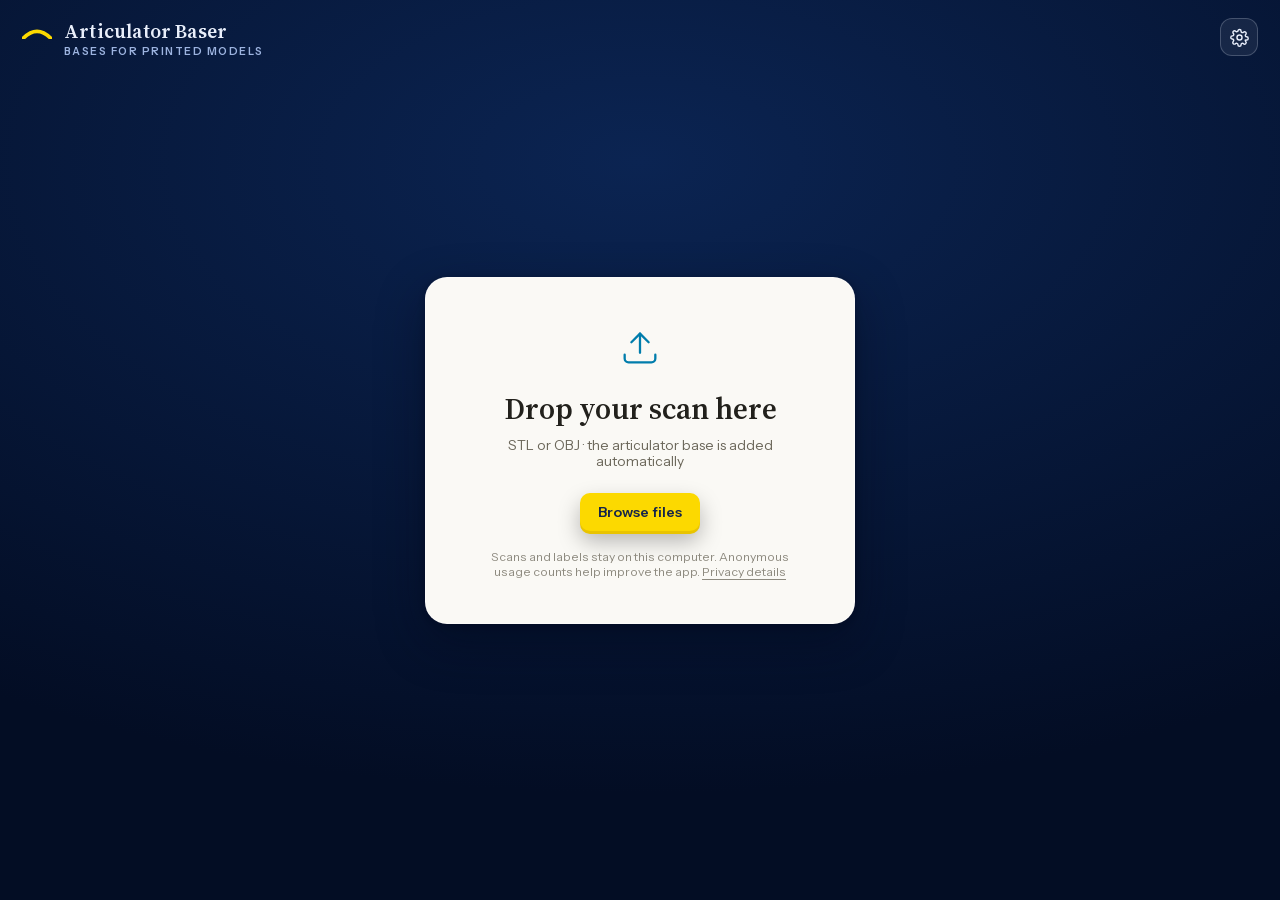
==== commit fd910c3b: "Improve Baser designs and engraving with private admin usage analytics" ====
--- a/baser/index.html
+++ b/baser/index.html
@@ -14,11 +14,10 @@
     <meta name="theme-color" content="#002664">
     <link rel="apple-touch-icon" href="./public/icons/apple-touch-icon.png">
     <meta name="application-name" content="Articulator Baser">
-    <!-- Fonts ship with the app. Nothing here reaches out to a server, so
-         a scan, a patient name and even the fact that someone opened the
-         page all stay on the machine it runs on. -->
+    <!-- Models, labels, fonts and geometry processing stay on this device.
+         Optional anonymous counters never include model or label content. -->
     <link rel="stylesheet" href="./src/styles/fonts.css">
-    <link rel="stylesheet" href="./src/styles/main.css">
+    <link rel="stylesheet" href="./src/styles/main.css?v=20260907">
 </head>
 
 <body>
@@ -67,7 +66,8 @@
             <h1 class="drop-title">Drop your scan here</h1>
             <p class="drop-sub">STL or OBJ &middot; the articulator base is added automatically</p>
             <button id="btn-browse" class="btn btn-primary" type="button">Browse files</button>
-            <p class="drop-privacy">Scans stay on this computer. Nothing is uploaded.</p>
+            <p class="drop-privacy">Scans and labels stay on this computer. Anonymous usage counts help improve the app.
+                <a href="../privacy.html#baser-usage" target="_blank" rel="noopener">Privacy details</a></p>
         </div>
     </main>
 
@@ -94,10 +94,29 @@
                 <input type="range" id="base-depth" min="10" max="80" step="0.5">
                 <input type="number" id="base-depth-val" step="0.5"><span class="unit">mm</span>
             </div>
+            <!-- Height and clamp band share one track. They were separate
+                 sliders in separate panels, and nothing on screen said the
+                 clamp band eats into the height or that lettering lives in
+                 it, so people set combinations that could not work. -->
             <div class="field-row">
                 <label for="base-height">Height</label>
-                <input type="range" id="base-height" min="2" max="30" step="0.5">
+                <div class="dual-range" id="height-stack"
+                    title="Lower handle: the clamp band, solid wall the articulator screw bites on. Engraved lines sit here. Upper handle: total height. Wall patterns fill the space between the two.">
+                    <div class="dual-track">
+                        <div class="dual-clamp" id="dual-clamp"></div>
+                        <div class="dual-wall" id="dual-wall"></div>
+                    </div>
+                    <input type="range" id="base-clampband" min="0" max="25" step="0.5"
+                        aria-label="Clamp band height">
+                    <input type="range" id="base-height" min="2" max="30" step="0.5"
+                        aria-label="Total base height">
+                </div>
                 <input type="number" id="base-height-val" step="0.5"><span class="unit">mm</span>
+            </div>
+            <div class="field-row field-row-sub">
+                <label for="base-clampband-val">Clamp</label>
+                <span class="dual-legend" id="height-stack-legend"></span>
+                <input type="number" id="base-clampband-val" step="0.5"><span class="unit">mm</span>
             </div>
             <div class="field-row">
                 <label for="base-wall">Wall</label>
@@ -111,16 +130,29 @@
             <h3 class="panel-section-title">Engraving</h3>
             <div class="field-row field-row-text">
                 <label for="base-text-1">Line 1</label>
-                <input type="text" id="base-text-1" maxlength="22" placeholder="e.g. SMITH, J." autocomplete="off">
+                <input type="text" id="base-text-1" maxlength="22" placeholder="e.g. DEMO MODEL" autocomplete="off" spellcheck="false" aria-describedby="engraving-help engraving-hint">
             </div>
             <div class="field-row field-row-text">
                 <label for="base-text-2">Line 2</label>
-                <input type="text" id="base-text-2" maxlength="22" placeholder="e.g. UPPER 03/26" autocomplete="off">
-            </div>
-            <p class="panel-hint" id="engraving-hint"></p>
+                <input type="text" id="base-text-2" maxlength="22" placeholder="e.g. UPPER 09/26" autocomplete="off" spellcheck="false" aria-describedby="engraving-help engraving-hint">
+            </div>
+            <div class="engraving-options">
+                <label for="base-text-size">Letter size
+                    <select id="base-text-size"><option value="3.2">Small</option><option value="3.7">Medium</option><option value="4.2">Large</option></select>
+                </label>
+                <label for="base-text-align">Alignment
+                    <select id="base-text-align"><option value="left">Left</option><option value="center" selected>Center</option><option value="right">Right</option></select>
+                </label>
+            </div>
+            <div class="engraving-proof" id="engraving-proof">
+                <svg id="engraving-preview" aria-label="Engraving preview on the back wall" role="img"></svg>
+                <span id="engraving-caption">Your label, engraved into the back wall</span>
+            </div>
+            <p class="panel-hint" id="engraving-help">Up to 22 characters per line. A–Z, 0–9 and . , ' &amp; / + −. Accents become plain letters. Labels stay on this device.</p>
+            <p class="panel-hint engraving-warning" id="engraving-hint" role="status" aria-live="polite"></p>
+            <button id="btn-view-lettering" class="btn btn-ghost btn-block" type="button">View back wall</button>
+            <button id="btn-wall-design" class="btn btn-ghost btn-block" type="button">Choose wall design</button>
             <button id="btn-fit-base" class="btn btn-ghost btn-block" type="button">Center under model</button>
-            <p class="panel-hint">Drag the arrows to slide the plate. Sizes stay true to the millimeter. Walls
-                never stretch.</p>
         </div>
 
         <div id="inspector-model" class="inspector-section">
@@ -140,8 +172,6 @@
                 <input type="number" id="model-rot-z-val" step="1"><span class="unit">&deg;</span>
             </div>
             <button id="btn-recenter" class="btn btn-ghost btn-block" type="button">Re-center on plate</button>
-            <p class="panel-hint">Drag the arrows to move. Press <kbd>R</kbd> to rotate, <kbd>G</kbd> to move,
-                <kbd>Esc</kbd> to deselect.</p>
         </div>
     </aside>
 
@@ -181,6 +211,7 @@
             <label for="setting-infill">Pattern</label>
             <select id="setting-infill"></select>
         </div>
+        <div id="pattern-gallery" class="pattern-gallery" role="group" aria-label="Wall designs"></div>
         <div class="field-row">
             <label for="setting-clampband">Clamp</label>
             <input type="range" id="setting-clampband" min="0" max="25" step="0.5">
@@ -199,10 +230,14 @@
             <input type="checkbox" id="setting-greeter">
             <span>Show Max in the corner</span>
         </label>
+        <label class="check-row" for="usage-analytics-enabled">
+            <input type="checkbox" id="usage-analytics-enabled" checked>
+            <span>Share anonymous usage counts</span>
+        </label>
+        <p class="panel-hint">Counts include visits and exports, never scans or labels. <a href="../privacy.html#baser-usage" target="_blank" rel="noopener">Privacy details</a></p>
         <button id="btn-settings-reset" class="btn btn-ghost btn-block" type="button">Restore factory
             defaults</button>
-        <p class="panel-hint">Saved on this device and applied to every scan you drop in. The defaults are sized so
-            the printed base seats in the clinic&rsquo;s articulator clamps.</p>
+        <p class="panel-hint">Saved on this device, and used for every scan.</p>
         <div class="panel-footer">
             <span class="panel-footer-line"><kbd>G</kbd> move &middot; <kbd>R</kbd> rotate &middot; <kbd>T</kbd> top
                 view &middot; <kbd>Ctrl&nbsp;Z</kbd> undo</span>
@@ -263,17 +298,41 @@
 
     <input type="file" id="file-input" accept=".stl,.obj" hidden>
 
+    <!-- Version local modules together so returning visitors cannot mix releases. -->
     <script type="importmap">
     {
-        "imports": {
-            "three": "./vendor/three/three.module.js",
-            "three/addons/": "./vendor/three/addons/",
-            "three-bvh-csg": "./vendor/three-bvh-csg/index.module.js",
-            "three-mesh-bvh": "./vendor/three-mesh-bvh/index.module.js"
-        }
+    "imports": {
+        "three": "./vendor/three/three.module.js",
+        "three/addons/": "./vendor/three/addons/",
+        "three-bvh-csg": "./vendor/three-bvh-csg/index.module.js",
+        "three-mesh-bvh": "./vendor/three-mesh-bvh/index.module.js",
+        "./src/ViewCube.js": "./src/ViewCube.js?v=20260907",
+        "./src/analytics.js": "./src/analytics.js?v=20260907",
+        "./src/base.js": "./src/base.js?v=20260907",
+        "./src/cameras.js": "./src/cameras.js?v=20260907",
+        "./src/character.js": "./src/character.js?v=20260907",
+        "./src/csg.js": "./src/csg.js?v=20260907",
+        "./src/debug.js": "./src/debug.js?v=20260907",
+        "./src/exporter.js": "./src/exporter.js?v=20260907",
+        "./src/geometry.js": "./src/geometry.js?v=20260907",
+        "./src/grid.js": "./src/grid.js?v=20260907",
+        "./src/importers.js": "./src/importers.js?v=20260907",
+        "./src/infill.js": "./src/infill.js?v=20260907",
+        "./src/interactions.js": "./src/interactions.js?v=20260907",
+        "./src/main.js": "./src/main.js?v=20260907",
+        "./src/patterned-shell.js": "./src/patterned-shell.js?v=20260907",
+        "./src/scene.js": "./src/scene.js?v=20260907",
+        "./src/settings.js": "./src/settings.js?v=20260907",
+        "./src/transforms.js": "./src/transforms.js?v=20260907",
+        "./src/tween.js": "./src/tween.js?v=20260907",
+        "./src/ui.js": "./src/ui.js?v=20260907",
+        "./src/undo.js": "./src/undo.js?v=20260907",
+        "../firebase-config.js": "../firebase-config.js?v=20260907",
+        "../usage-metrics.js": "../usage-metrics.js?v=20260907"
     }
+}
     </script>
-    <script type="module" src="./src/main.js"></script>
+    <script type="module" src="./src/main.js?v=20260907"></script>
 </body>
 
 </html>
--- a/baser/src/styles/main.css
+++ b/baser/src/styles/main.css
@@ -238,6 +238,29 @@
     outline-offset: 2px;
 }
 
+select:focus-visible {
+    outline: 2px solid var(--blue);
+    outline-offset: 2px;
+}
+
+.drop-privacy a { color: inherit; text-underline-offset: 3px; }
+.panel-hint a { color: var(--navy); text-underline-offset: 3px; }
+.pattern-gallery { display: grid; grid-template-columns: repeat(2, minmax(0, 1fr)); gap: 8px; margin: 10px 0 16px; }
+.pattern-card { padding: 8px; border: 1px solid var(--line); border-radius: 10px; background: var(--paper); color: var(--ink); cursor: pointer; text-align: left; }
+.pattern-card:hover { border-color: var(--blue); background: var(--paper-2); }
+.pattern-card[aria-pressed="true"] { border-color: var(--blue); box-shadow: 0 0 0 1px var(--blue); background: #eaf3f6; }
+.pattern-card svg { display: block; width: 100%; height: 42px; padding: 3px; background: var(--navy); border-radius: 5px; fill: #dae8f2; stroke: #dae8f2; stroke-width: 0; }
+.pattern-name { display: flex; align-items: center; justify-content: space-between; gap: 4px; margin-top: 6px; font-size: 0.73rem; font-weight: 600; }
+.pattern-name small { color: #00608a; font-size: 0.58rem; text-transform: uppercase; letter-spacing: 0.06em; }
+.engraving-options { display: grid; grid-template-columns: 1fr 1fr; gap: 10px; margin: 10px 0; }
+.engraving-options label { font-size: 0.72rem; color: var(--ink-soft); }
+.engraving-options select { display: block; width: 100%; margin-top: 5px; padding: 7px; border: 1px solid var(--line); border-radius: 6px; background: var(--paper); color: var(--ink); font: inherit; }
+.engraving-proof { padding: 10px 12px; border-radius: 9px; background: #e5e9e8; border: 1px solid #c8d3d3; text-align: center; }
+.engraving-proof svg { display: block; width: 100%; height: 56px; fill: #1c4258; }
+.engraving-proof span { display: block; font-size: 0.64rem; line-height: 1.4; color: #45616e; }
+.engraving-proof.has-error { border-color: #bd791f; background: #fff0d8; }
+.engraving-warning { color: #92580c !important; font-weight: 600; }
+
 #topbar button:focus-visible {
     outline-color: var(--yellow);
 }
@@ -402,6 +425,8 @@
 
 #inspector {
     bottom: 96px;
+    max-height: calc(100dvh - 180px);
+    overflow-y: auto;
 }
 
 .panel-head {
@@ -486,6 +511,88 @@
     border-radius: 2px;
     background: linear-gradient(to right, var(--blue) var(--fill, 50%), var(--paper-2) var(--fill, 50%));
     cursor: pointer;
+}
+
+/* Height and clamp band on one track. Two range inputs are stacked over a
+   drawn track: each keeps its own keyboard handling and its own thumb,
+   while the bar underneath shows which stretch of wall is which. */
+.dual-range {
+    position: relative;
+    height: 18px;
+    display: flex;
+    align-items: center;
+}
+
+.dual-range input[type="range"] {
+    position: absolute;
+    left: 0;
+    width: 100%;
+    margin: 0;
+    background: none;
+    pointer-events: none;
+}
+
+/* Only the thumbs take the pointer, so the two inputs can overlap without
+   the upper one swallowing every click meant for the lower. */
+.dual-range input[type="range"]::-webkit-slider-thumb {
+    pointer-events: auto;
+}
+
+.dual-range input[type="range"]::-moz-range-thumb {
+    pointer-events: auto;
+}
+
+.dual-range #base-clampband::-webkit-slider-thumb {
+    border-color: var(--yellow);
+}
+
+.dual-range #base-clampband::-moz-range-thumb {
+    border-color: var(--yellow);
+}
+
+.dual-track {
+    position: relative;
+    width: 100%;
+    height: 4px;
+    border-radius: 2px;
+    background: var(--paper-2);
+    overflow: hidden;
+}
+
+/* The solid band the clamp bites on, and the wall above it a pattern can open. */
+.dual-clamp,
+.dual-wall {
+    position: absolute;
+    top: 0;
+    height: 100%;
+}
+
+.dual-clamp {
+    left: 0;
+    background: var(--yellow);
+}
+
+.dual-wall {
+    background: var(--blue);
+}
+
+.field-row-sub {
+    margin-top: -3px;
+    margin-bottom: 11px;
+}
+
+.field-row-sub label {
+    font-weight: 500;
+    opacity: 0.85;
+}
+
+.dual-legend {
+    font-size: 0.7rem;
+    color: var(--ink-soft);
+    opacity: 0.8;
+    white-space: nowrap;
+    overflow: hidden;
+    text-overflow: ellipsis;
 }
 
 input[type="range"]::-webkit-slider-thumb {
